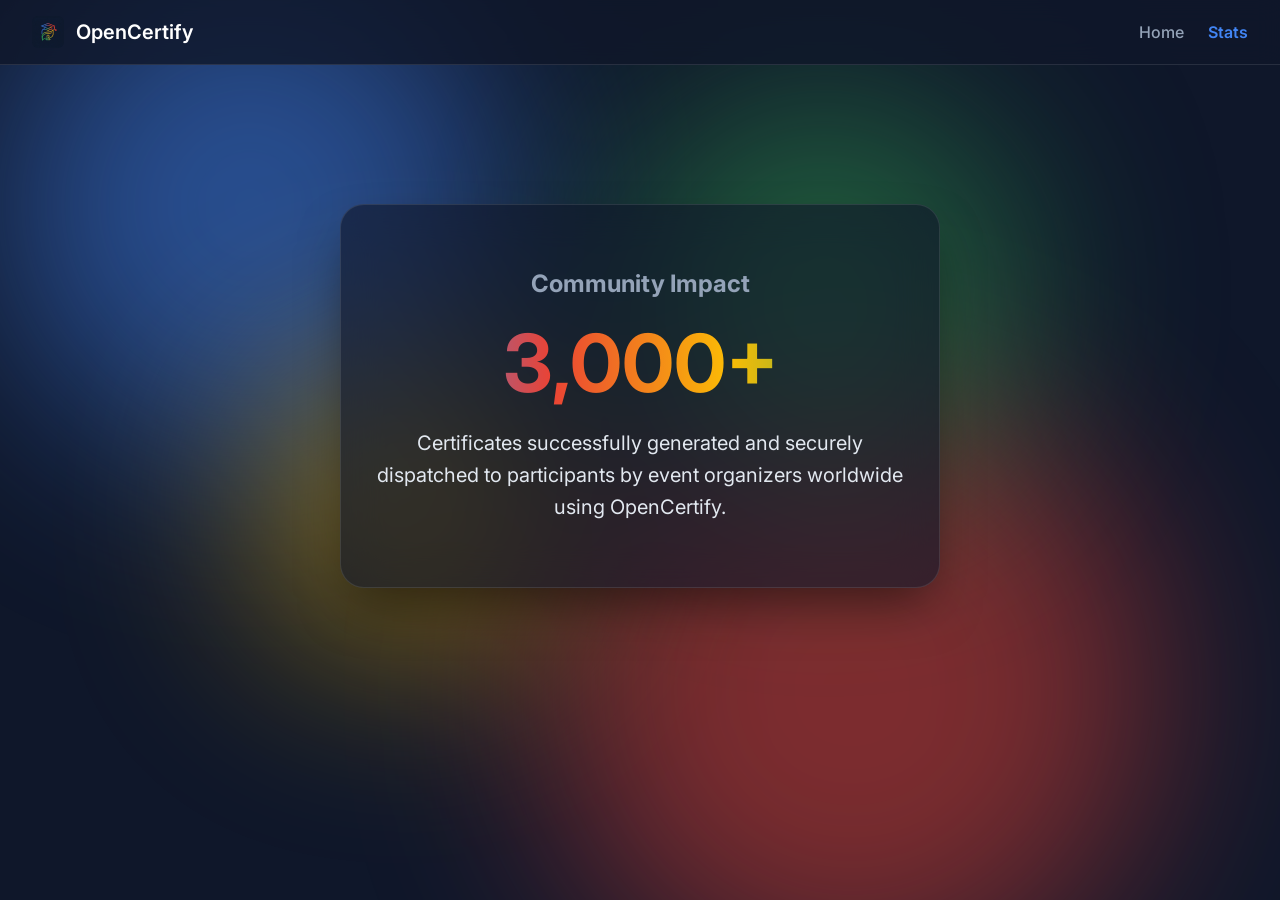
==== static/stats.html @ 1bcb80a6 "Add navbar and stats page showing 3000+ certificates sent" ====
<!DOCTYPE html>
<html lang="en">
<head>
    <meta charset="UTF-8">
    <meta name="viewport" content="width=device-width, initial-scale=1.0">
    <title>Stats - OpenCertify</title>
    <link rel="icon" href="logo.jpg" type="image/jpeg">
    <link rel="stylesheet" href="style.css?v=6">
    <link href="https://fonts.googleapis.com/css2?family=Inter:wght@300;400;600;700&family=Poppins:ital,wght@1,600&display=swap" rel="stylesheet">
</head>
<body>
    <div class="background-decor">
        <div class="blob blob-1"></div>
        <div class="blob blob-2"></div>
        <div class="blob blob-3"></div>
        <div class="blob blob-4"></div>
    </div>

    <nav class="navbar">
        <div class="nav-container">
            <div class="nav-brand">
                <img src="logo.jpg" alt="Logo" class="nav-logo">
                <span style="font-weight: 600; color: white;">OpenCertify</span>
            </div>
            <div class="nav-links">
                <a href="/" class="nav-link">Home</a>
                <a href="/stats.html" class="nav-link active">Stats</a>
            </div>
        </div>
    </nav>

    <main class="app-container" style="display: flex; justify-content: center; align-items: center; min-height: 70vh;">
        <div class="glass-panel" style="text-align: center; max-width: 600px; padding: 4rem 2rem;">
            <h2 style="font-size: 1.5rem; color: #94a3b8; margin-bottom: 1rem;">Community Impact</h2>
            <h1 style="font-size: 5rem; font-weight: 700; margin-bottom: 1rem; background: linear-gradient(90deg, var(--google-blue), var(--google-red), var(--google-yellow), var(--google-green)); -webkit-background-clip: text; -webkit-text-fill-color: transparent;">3,000+</h1>
            <p style="font-size: 1.25rem; color: #e2e8f0; line-height: 1.6;">
                Certificates successfully generated and securely dispatched to participants by event organizers worldwide using OpenCertify.
            </p>
        </div>
    </main>
</body>
</html>
---- static/style.css ----
:root {
    --bg-color: #0f172a;
    --text-color: #f8fafc;
    --glass-bg: rgba(15, 23, 42, 0.6);
    --glass-border: rgba(255, 255, 255, 0.1);
    /* Vibrant Google-inspired colors */
    --google-blue: #4285F4;
    --google-red: #EA4335;
    --google-yellow: #FBBC05;
    --google-green: #34A853;
}

* {
    box-sizing: border-box;
    margin: 0;
    padding: 0;
    font-family: 'Inter', sans-serif;
}

html, body {
    overflow-x: hidden;
    max-width: 100%;
}

body {
    background-color: var(--bg-color);
    color: var(--text-color);
    min-height: 100vh;
    position: relative;
    overflow-x: hidden;
}

/* Dynamic Background Blobs */
.background-decor {
    position: fixed;
    top: 0;
    left: 0;
    width: 100%;
    height: 100%;
    overflow: hidden;
    z-index: -1;
}

.blob {
    position: absolute;
    filter: blur(100px);
    border-radius: 50%;
    opacity: 0.5;
    animation: float 12s ease-in-out infinite alternate;
}

.blob-1 { top: -5%; left: 0%; width: 500px; height: 500px; background: var(--google-blue); }
.blob-2 { bottom: -10%; right: 10%; width: 600px; height: 600px; background: var(--google-red); animation-delay: -3s; }
.blob-3 { top: 40%; left: 20%; width: 300px; height: 300px; background: var(--google-yellow); animation-delay: -6s; }
.blob-4 { top: 10%; right: 20%; width: 400px; height: 400px; background: var(--google-green); animation-delay: -9s; }

@keyframes float {
    0% { transform: translate(0, 0) scale(1); }
    100% { transform: translate(60px, 60px) scale(1.1); }
}

/* Navigation Bar */
.navbar {
    width: 100%;
    background: rgba(15, 23, 42, 0.8);
    backdrop-filter: blur(12px);
    -webkit-backdrop-filter: blur(12px);
    border-bottom: 1px solid var(--glass-border);
    position: sticky;
    top: 0;
    z-index: 100;
    padding: 1rem 2rem;
    margin-bottom: 2rem;
}

.nav-container {
    max-width: 1600px;
    margin: 0 auto;
    display: flex;
    justify-content: space-between;
    align-items: center;
}

.nav-brand {
    display: flex;
    align-items: center;
    gap: 0.75rem;
    font-size: 1.25rem;
}

.nav-logo {
    width: 32px;
    height: 32px;
    border-radius: 6px;
}

.nav-links {
    display: flex;
    gap: 1.5rem;
}

.nav-link {
    color: #94a3b8;
    text-decoration: none;
    font-weight: 500;
    font-size: 1rem;
    transition: color 0.2s;
}

.nav-link:hover {
    color: #fff;
}

.nav-link.active {
    color: var(--google-blue);
    font-weight: 600;
}

.app-container {
    max-width: 1600px;
    margin: 0 auto;
    padding: 0 2rem 2rem 2rem;
}

.app-header {
    text-align: center;
    margin-bottom: 2rem;
}

.app-logo {
    width: 120px;
    height: 120px;
    border-radius: 20px;
    margin-bottom: 1rem;
    box-shadow: 0 10px 30px rgba(0, 0, 0, 0.5);
}

.app-header h1 {
    font-size: 3rem;
    font-weight: 700;
    margin-bottom: 0.5rem;
    background: linear-gradient(90deg, var(--google-blue), var(--google-red), var(--google-yellow), var(--google-green));
    -webkit-background-clip: text;
    -webkit-text-fill-color: transparent;
}

.app-header p {
    color: #94a3b8;
    font-size: 1.2rem;
}

.layout-grid {
    display: grid;
    grid-template-columns: 1fr 1.5fr;
    gap: 2rem;
    align-items: start;
}

@media (max-width: 1024px) {
    .layout-grid {
        grid-template-columns: 1fr;
    }
}

.glass-panel {
    background: var(--glass-bg);
    backdrop-filter: blur(20px);
    -webkit-backdrop-filter: blur(20px);
    border: 1px solid var(--glass-border);
    border-radius: 24px;
    padding: 2rem;
    box-shadow: 0 25px 50px -12px rgba(0, 0, 0, 0.5);
}

.form-section {
    margin-bottom: 2rem;
}

.form-section h2 {
    font-size: 1.25rem;
    margin-bottom: 1.5rem;
    color: #e2e8f0;
    border-bottom: 1px solid rgba(255, 255, 255, 0.1);
    padding-bottom: 0.5rem;
}

fieldset {
    border: 1px solid rgba(255, 255, 255, 0.1);
    border-radius: 12px;
    padding: 1.5rem;
    margin-bottom: 1.5rem;
    background: rgba(0,0,0,0.2);
}

legend {
    font-weight: 600;
    color: var(--google-blue);
    padding: 0 0.5rem;
}

.row { display: flex; gap: 1rem; margin-bottom: 1rem; }
.input-group { display: flex; flex-direction: column; margin-bottom: 1rem; }
.input-group.sm { flex: 1; margin-bottom: 0; }

label {
    font-size: 0.875rem;
    color: #cbd5e1;
    margin-bottom: 0.5rem;
    font-weight: 500;
}

input[type="text"], input[type="number"], input[type="file"], input[type="email"], input[type="password"], textarea {
    background: rgba(255, 255, 255, 0.05);
    border: 1px solid rgba(255, 255, 255, 0.1);
    color: #fff;
    padding: 0.75rem 1rem;
    border-radius: 8px;
    font-size: 1rem;
    transition: border-color 0.3s ease;
    width: 100%;
    max-width: 100%;
}

input:focus {
    outline: none;
    border-color: var(--google-blue);
}

/* Sliders */
.slider-group {
    display: flex;
    flex-direction: column;
    margin-bottom: 1rem;
}
input[type="range"] {
    -webkit-appearance: none;
    width: 100%;
    height: 6px;
    background: rgba(255, 255, 255, 0.2);
    border-radius: 3px;
    outline: none;
}
input[type="range"]::-webkit-slider-thumb {
    -webkit-appearance: none;
    appearance: none;
    width: 18px;
    height: 18px;
    border-radius: 50%;
    background: var(--google-blue);
    cursor: pointer;
    transition: transform 0.1s;
}
input[type="range"]::-webkit-slider-thumb:hover {
    transform: scale(1.2);
    background: var(--google-red);
}

input[type="color"] {
    background: none; border: none; width: 100%; height: 42px; cursor: pointer; border-radius: 8px;
}
input[type="color"]::-webkit-color-swatch-wrapper { padding: 0; }
input[type="color"]::-webkit-color-swatch { border: 1px solid rgba(255,255,255,0.2); border-radius: 8px; }

.submit-btn {
    width: 100%;
    background: linear-gradient(135deg, var(--google-blue), var(--google-green));
    color: white;
    border: none;
    padding: 1rem;
    font-size: 1.125rem;
    font-weight: 600;
    border-radius: 12px;
    cursor: pointer;
    transition: transform 0.2s, box-shadow 0.2s;
    margin-top: 1rem;
}

.submit-btn:hover {
    transform: translateY(-2px);
    box-shadow: 0 10px 20px -10px var(--google-blue);
}

/* Sandbox Preview Styling */
.preview-panel {
    display: flex;
    flex-direction: column;
}

.sandbox-container {
    position: relative;
    width: 100%;
    aspect-ratio: 1.414 / 1; /* standard A4 landscape approx */
    background: rgba(0, 0, 0, 0.3);
    border: 2px dashed rgba(255,255,255,0.2);
    border-radius: 12px;
    overflow: hidden;
    display: flex;
    justify-content: center;
    align-items: center;
}

.sandbox-container img#previewImage {
    width: 100%;
    height: 100%;
    object-fit: contain;
    position: absolute;
    top: 0;
    left: 0;
    z-index: 1;
}

/* Hide broken image icon when src is empty */
img[src=""] {
    display: none !important;
}

.preview-element {
    position: absolute;
    z-index: 10;
    font-family: 'Poppins', sans-serif;
    white-space: nowrap;
    text-shadow: 1px 1px 2px rgba(0,0,0,0.1);
    transform-origin: top left;
    /* transition removed to allow instant drag/slide feel */
}

.hidden { display: none !important; }

/* Terminal */
#progressContainer {
    margin-top: 2rem;
    background: #000;
    border-radius: 12px;
    padding: 1.5rem;
    border: 1px solid #333;
}
#progressContainer h3 { color: var(--google-green); margin-bottom: 1rem; font-family: monospace; }
#terminal { font-family: monospace; color: #a7f3d0; font-size: 0.9rem; line-height: 1.5; max-height: 250px; overflow-y: auto; white-space: pre-wrap; }
.log-entry { margin-bottom: 0.25rem; animation: fade-in 0.3s ease-out; }

/* Mobile Responsiveness Enhancements */
@media (max-width: 768px) {
    .app-container {
        padding: 0 1rem 1rem 1rem;
    }
    .app-header h1 {
        font-size: 2.2rem;
    }
    .app-header p {
        font-size: 1rem;
    }
    .row {
        flex-direction: column;
        gap: 0.5rem;
    }
    .glass-panel {
        padding: 1.5rem;
    }
    .sandbox-container {
        border-radius: 8px;
    }
    .submit-btn {
        padding: 0.8rem;
        font-size: 1rem;
    }
}
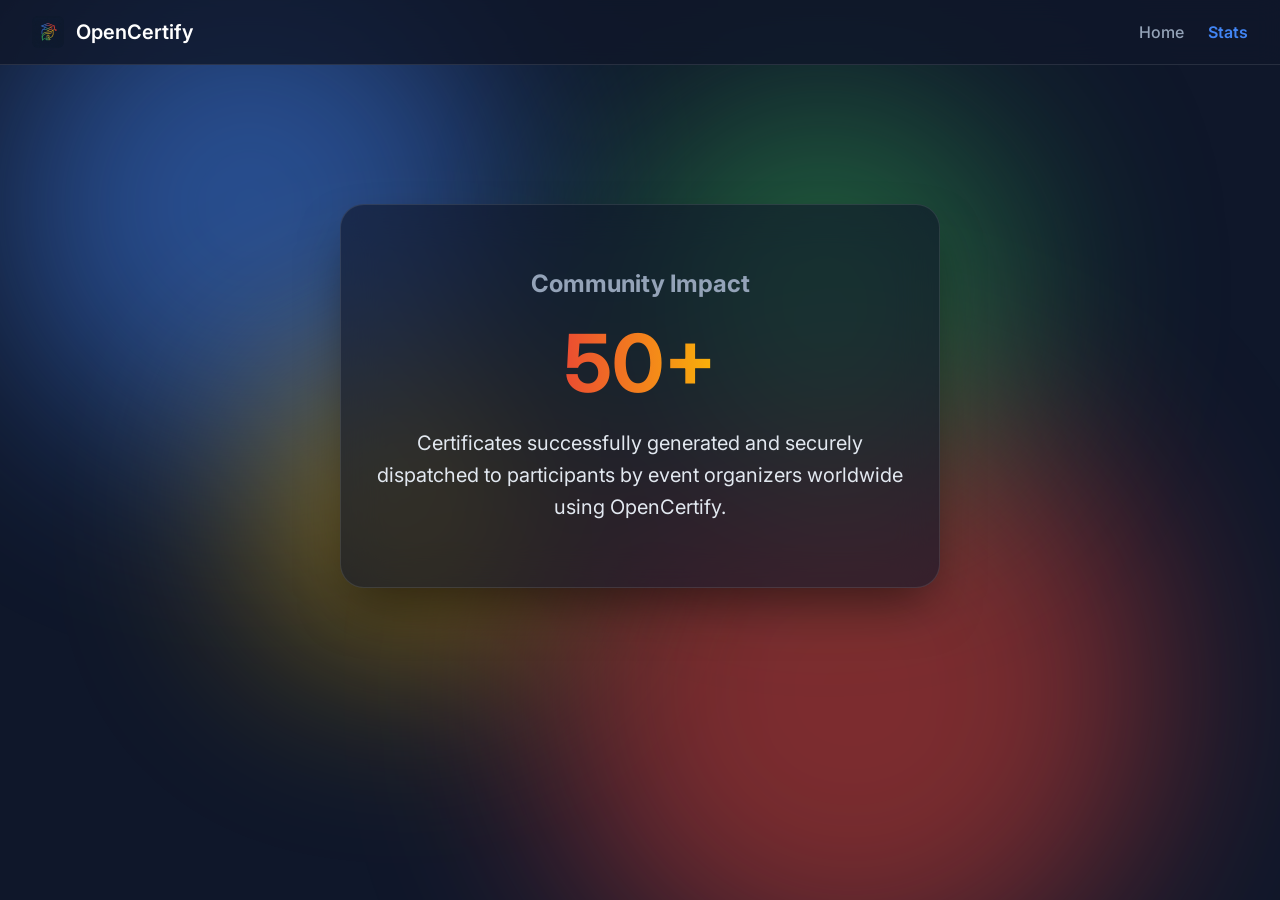
==== commit b1112c9f: "Implement real-time dynamic stats tracking" ====
--- a/static/stats.html
+++ b/static/stats.html
@@ -32,11 +32,27 @@
     <main class="app-container" style="display: flex; justify-content: center; align-items: center; min-height: 70vh;">
         <div class="glass-panel" style="text-align: center; max-width: 600px; padding: 4rem 2rem;">
             <h2 style="font-size: 1.5rem; color: #94a3b8; margin-bottom: 1rem;">Community Impact</h2>
-            <h1 style="font-size: 5rem; font-weight: 700; margin-bottom: 1rem; background: linear-gradient(90deg, var(--google-blue), var(--google-red), var(--google-yellow), var(--google-green)); -webkit-background-clip: text; -webkit-text-fill-color: transparent;">3,000+</h1>
+            <h1 id="statsCounter" style="font-size: 5rem; font-weight: 700; margin-bottom: 1rem; background: linear-gradient(90deg, var(--google-blue), var(--google-red), var(--google-yellow), var(--google-green)); -webkit-background-clip: text; -webkit-text-fill-color: transparent;">50+</h1>
             <p style="font-size: 1.25rem; color: #e2e8f0; line-height: 1.6;">
                 Certificates successfully generated and securely dispatched to participants by event organizers worldwide using OpenCertify.
             </p>
         </div>
     </main>
+
+    <script>
+        async function fetchStats() {
+            try {
+                const response = await fetch('/api/stats');
+                const data = await response.json();
+                document.getElementById('statsCounter').innerText = data.sent_count.toLocaleString() + '+';
+            } catch (error) {
+                console.error("Error fetching stats:", error);
+            }
+        }
+        
+        // Fetch immediately, then every 3 seconds
+        fetchStats();
+        setInterval(fetchStats, 3000);
+    </script>
 </body>
 </html>
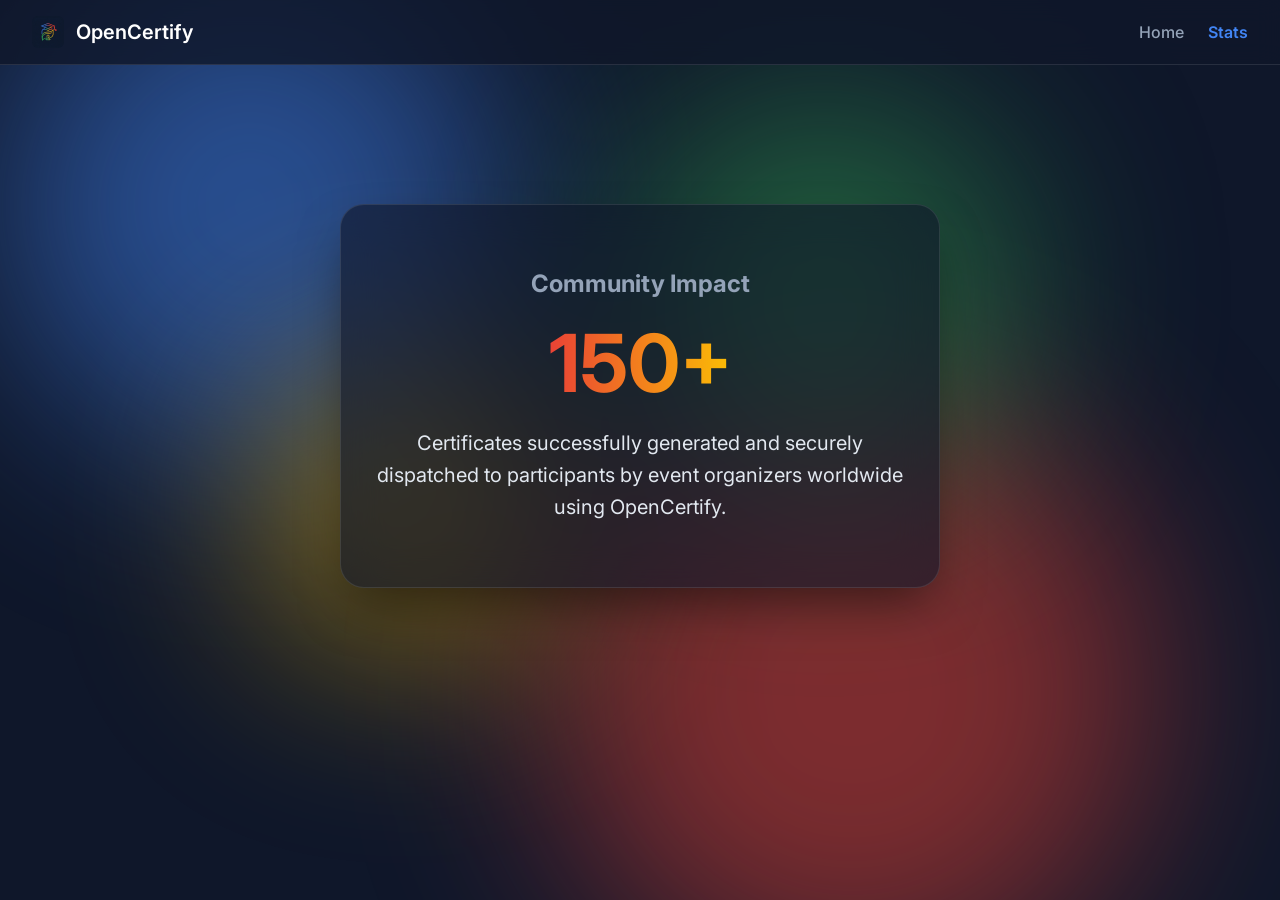
==== commit 148e91aa: "Rollback: Remove Firebase stats tracking and hardcode stats to 150+" ====
--- a/static/stats.html
+++ b/static/stats.html
@@ -32,27 +32,11 @@
     <main class="app-container" style="display: flex; justify-content: center; align-items: center; min-height: 70vh;">
         <div class="glass-panel" style="text-align: center; max-width: 600px; padding: 4rem 2rem;">
             <h2 style="font-size: 1.5rem; color: #94a3b8; margin-bottom: 1rem;">Community Impact</h2>
-            <h1 id="statsCounter" style="font-size: 5rem; font-weight: 700; margin-bottom: 1rem; background: linear-gradient(90deg, var(--google-blue), var(--google-red), var(--google-yellow), var(--google-green)); -webkit-background-clip: text; -webkit-text-fill-color: transparent;">50+</h1>
+            <h1 id="statsCounter" style="font-size: 5rem; font-weight: 700; margin-bottom: 1rem; background: linear-gradient(90deg, var(--google-blue), var(--google-red), var(--google-yellow), var(--google-green)); -webkit-background-clip: text; -webkit-text-fill-color: transparent;">150+</h1>
             <p style="font-size: 1.25rem; color: #e2e8f0; line-height: 1.6;">
                 Certificates successfully generated and securely dispatched to participants by event organizers worldwide using OpenCertify.
             </p>
         </div>
     </main>
-
-    <script>
-        async function fetchStats() {
-            try {
-                const response = await fetch('/api/stats');
-                const data = await response.json();
-                document.getElementById('statsCounter').innerText = data.sent_count.toLocaleString() + '+';
-            } catch (error) {
-                console.error("Error fetching stats:", error);
-            }
-        }
-        
-        // Fetch immediately, then every 3 seconds
-        fetchStats();
-        setInterval(fetchStats, 3000);
-    </script>
 </body>
 </html>
